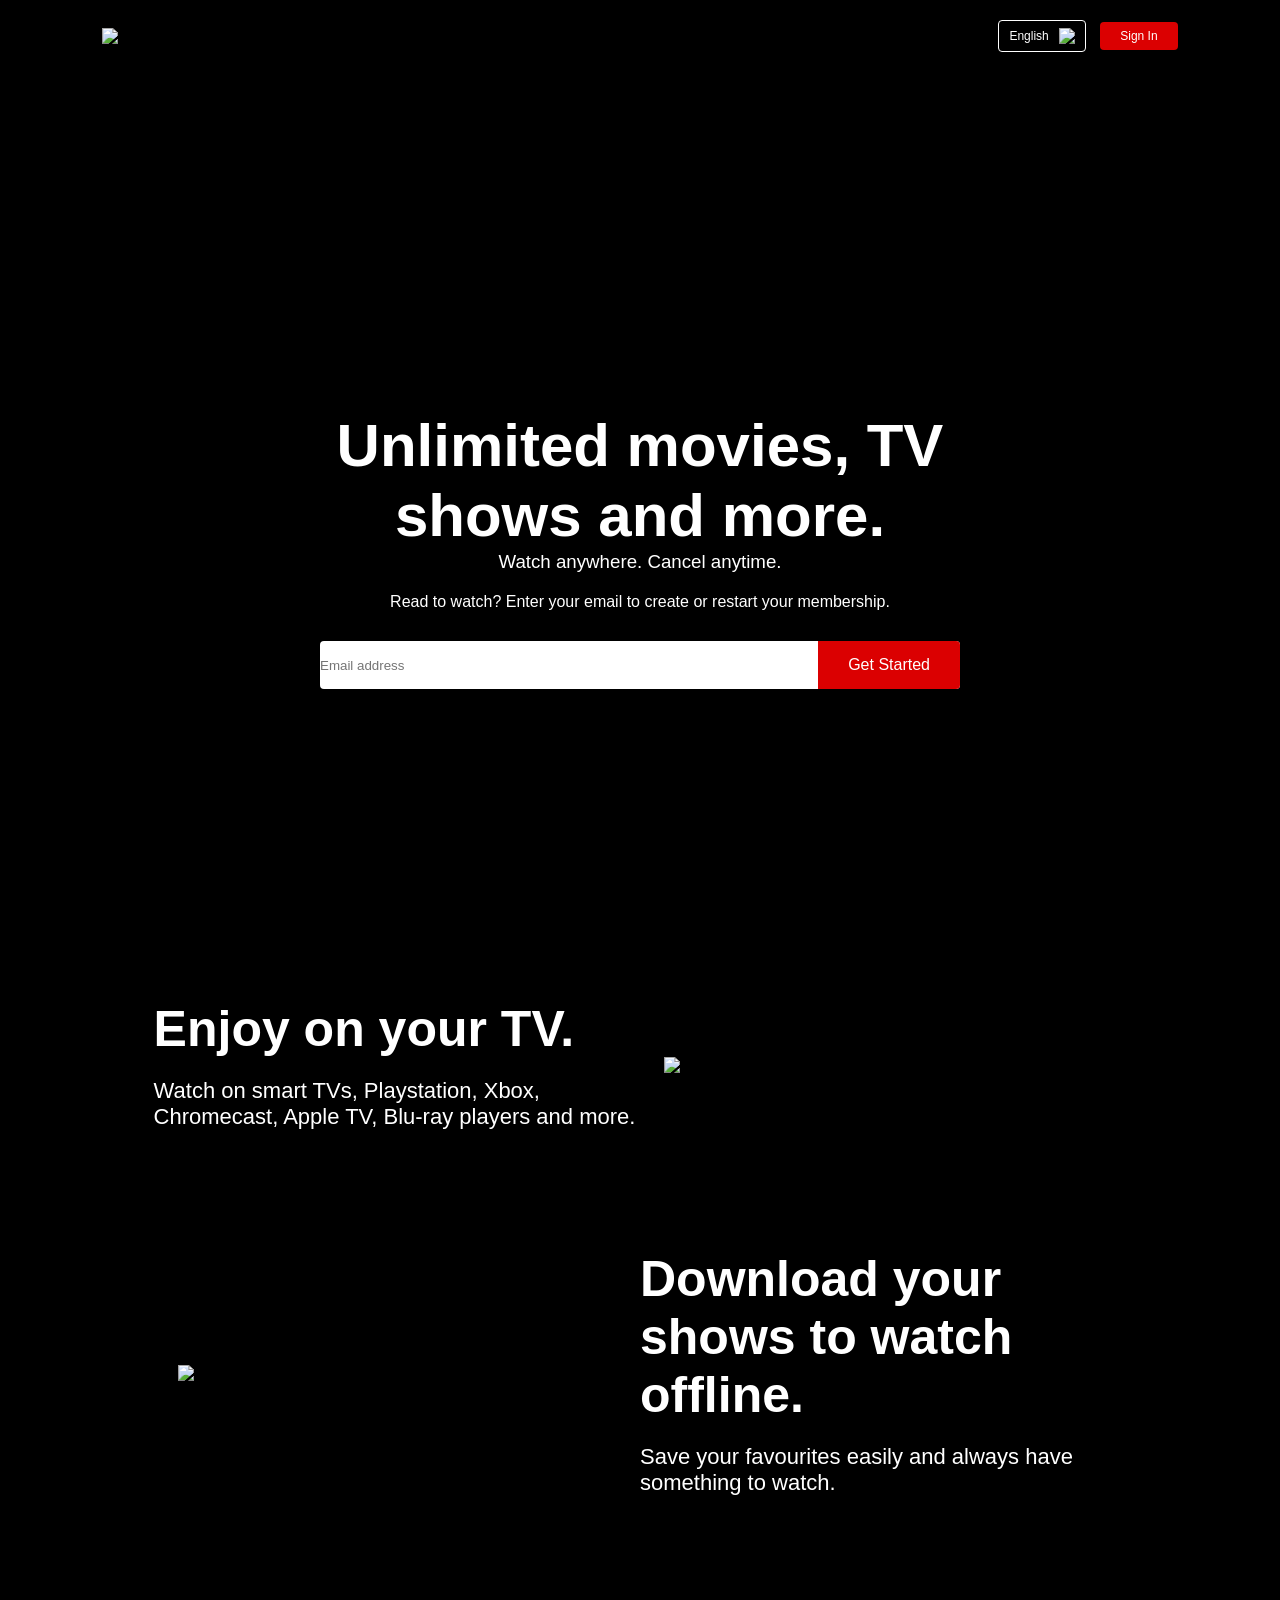
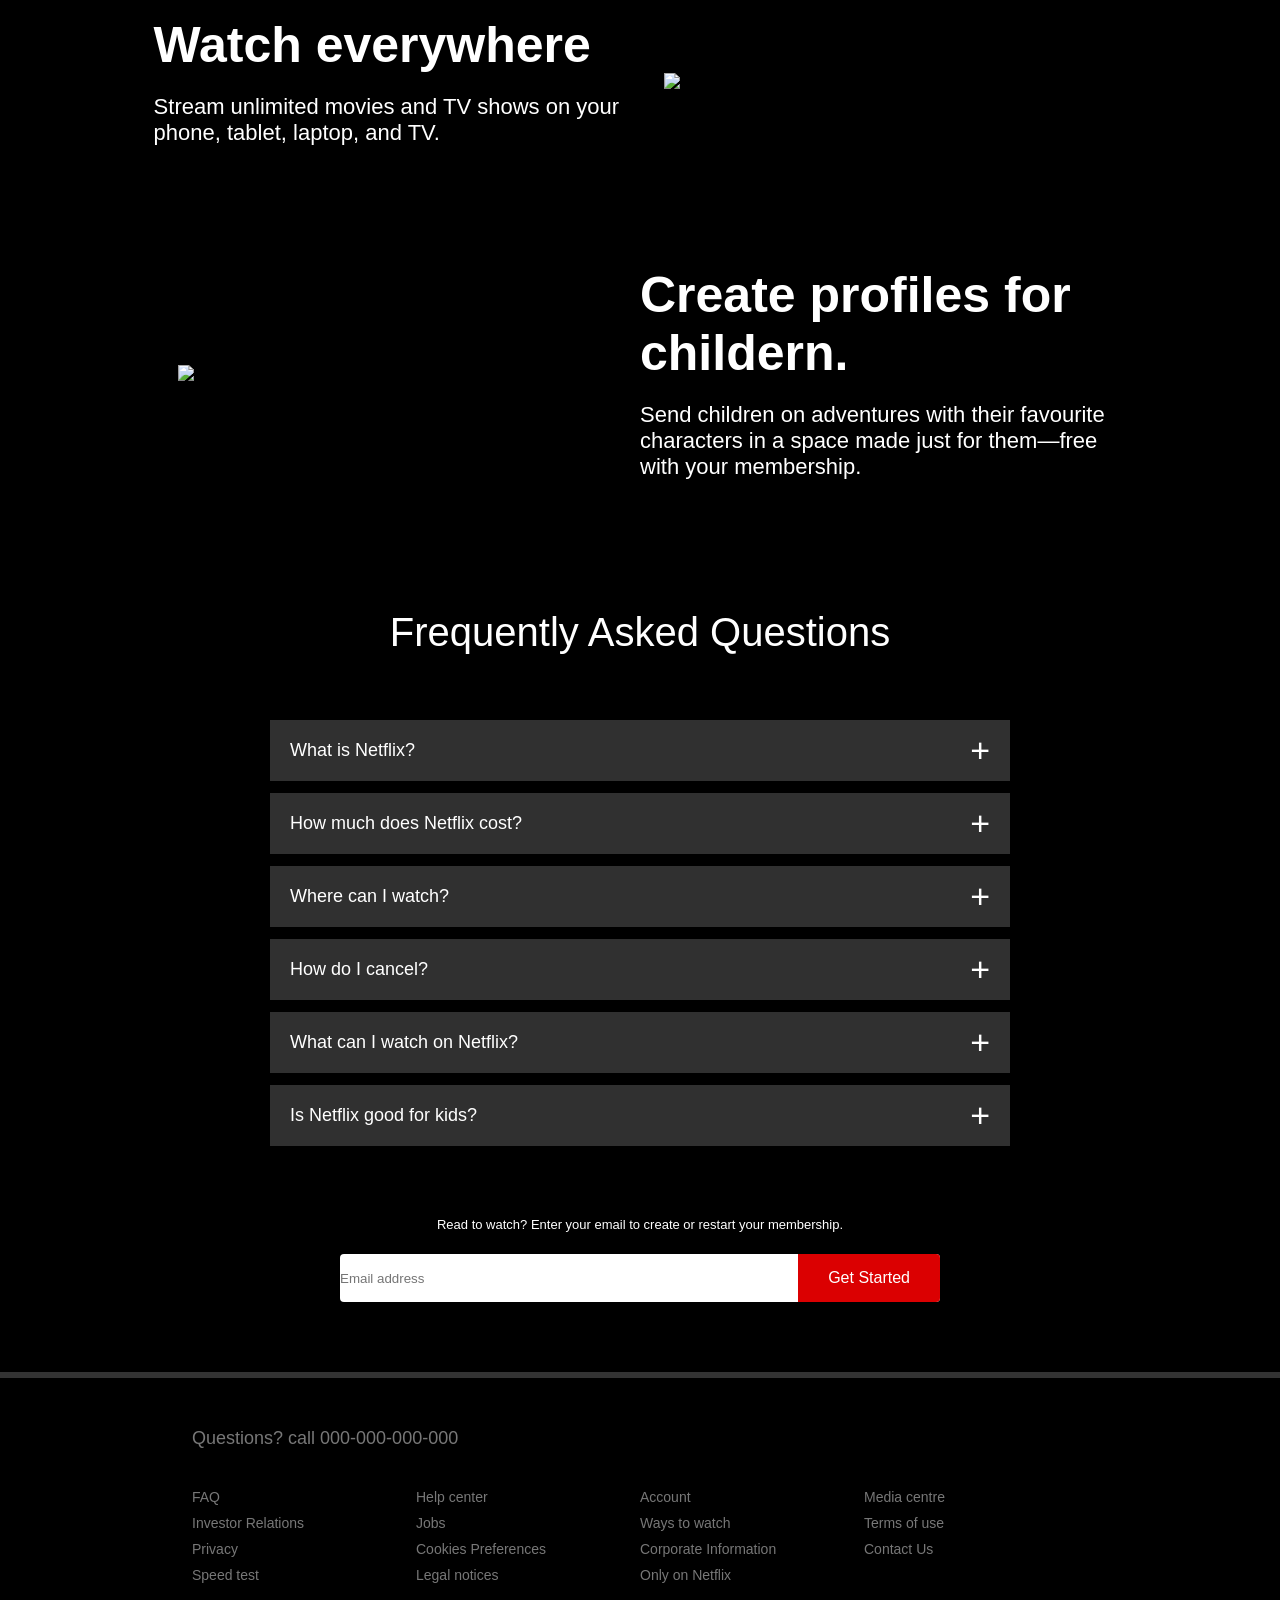
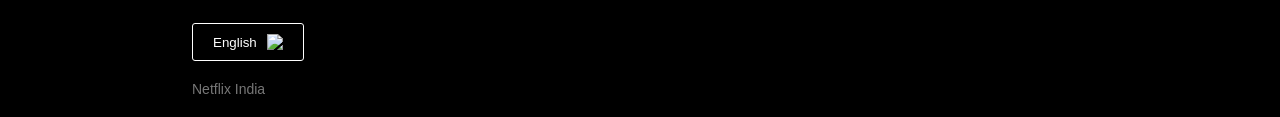
==== index.html @ 6bb133a7 "Add files via upload" ====
<!DOCTYPE html>
<html>
<head>
    <meta name="viewport" content="width=device-width, initial-scale=1.0">
    <title>Netflix website clone</title>
    <link rel="stylesheet" href="style.css">
</head>
<body>
    <div class="header">
        <nav>
            <img src="image/logo.png" class="logo">
        <div>
            <button class="language-btn">English <img src="image/down-icon.png"></button>
            <button>Sign In</button>
        </div>
        </nav>
        <div class="header-content">
            <h1>Unlimited movies, TV shows and more.</h1>
            <h3>Watch anywhere. Cancel anytime.</h3>
            <p>Read to watch? Enter your email to create or restart your membership.</p>
            <form class="email-signup"> 
                <input type="email" placeholder="Email address" required>
                <button type="submit">Get Started</button>
            </form>

        </div>
    </div>

    <div class="features">
        <div class="row">
            <div class="text-col">
              <h2>Enjoy on your TV.</h2>
              <P>Watch on smart TVs, Playstation, Xbox, Chromecast, Apple TV, Blu-ray players and more.</P>  
            </div>
            <div class="img-col">
                <img src="image/feature-1.png">
            </div>
        </div>
            <div class="row">
                <div class="img-col">
                    <img src="image/feature-2.png">
                </div>
            <div class="text-col">
              <h2>Download your shows to watch offline.</h2>
              <P>Save your favourites easily and always have something to watch.</P>  
            </div>
           
            
        </div>
        <div class="row">
            <div class="text-col">
              <h2>Watch everywhere</h2>
              <P>Stream unlimited movies and TV shows on your phone, tablet, laptop, and TV.</P>  
            </div>
            <div class="img-col">
                <img src="image/feature-3.png">
            </div>
        </div>
        <div class="row">
            <div class="img-col">
                <img src="image/feature-4.png">
            </div>
            <div class="text-col">
              <h2>Create profiles for childern.</h2>
              <P>Send children on adventures with their favourite characters in a space made just for them—free with your membership.</P>  

            </div>
            
            
        </div>
    </div>



    <div class="faq">
        <h2>Frequently Asked Questions</h2>
        <Ul class="accordion">
            <li>
                <input type="radio" name="accordion " id="first">
                <label for="first">What is Netflix?</label>
                <div class="content">
                    <p>Lorem ipsum dolor sit amet consectetur adipisicing elit. Libero in architecto reiciendis aspernatur asperiores veniam sit voluptates voluptate sed, quam, fugiat quia consequatur ipsam laboriosam dignissimos ipsa! Tempore, non consequatur.</p>
                </div>
            </li>
            <li>
                <input type="radio" name="accordion " id="second">
                <label for="second">How much does Netflix cost?</label>
                <div class="content">
                    <p>Lorem ipsum dolor sit amet consectetur adipisicing elit. Libero in architecto reiciendis aspernatur asperiores veniam sit voluptates voluptate sed, quam, fugiat quia consequatur ipsam laboriosam dignissimos ipsa! Tempore, non consequatur.</p>
                </div>
            </li>
            <li>
                <input type="radio" name="accordion " id="third">
                <label for="third">Where can I watch?</label>
                <div class="content">
                    <p>Lorem ipsum dolor sit amet consectetur adipisicing elit. Libero in architecto reiciendis aspernatur asperiores veniam sit voluptates voluptate sed, quam, fugiat quia consequatur ipsam laboriosam dignissimos ipsa! Tempore, non consequatur.</p>
                </div>
            </li>
            <li>
                <input type="radio" name="accordion " id="fourth">
                <label for="fourth">How do I cancel?</label>
                <div class="content">
                    <p>Lorem ipsum dolor sit amet consectetur adipisicing elit. Libero in architecto reiciendis aspernatur asperiores veniam sit voluptates voluptate sed, quam, fugiat quia consequatur ipsam laboriosam dignissimos ipsa! Tempore, non consequatur.</p>
                </div>
            </li>
            <li>
                <input type="radio" name="accordion " id="fifth">
                <label for="fifth">What can I watch on Netflix?</label>
                <div class="content">
                    <p>Lorem ipsum dolor sit amet consectetur adipisicing elit. Libero in architecto reiciendis aspernatur asperiores veniam sit voluptates voluptate sed, quam, fugiat quia consequatur ipsam laboriosam dignissimos ipsa! Tempore, non consequatur.</p>
                </div>
            </li>
            <li>
                <input type="radio" name="accordion " id="sixth">
                <label for="sixth">Is Netflix good for kids?</label>
                <div class="content">
                    <p>Lorem ipsum dolor sit amet consectetur adipisicing elit. Libero in architecto reiciendis aspernatur asperiores veniam sit voluptates voluptate sed, quam, fugiat quia consequatur ipsam laboriosam dignissimos ipsa! Tempore, non consequatur.</p>
                </div>
            </li>
        </Ul>
        <small>Read to watch? Enter your email to create or restart your membership.</small>
        <form class="email-signup"> 
            <input type="email" placeholder="Email address" required>
            <button type="submit">Get Started</button>
        </form>

    </div>

    <div class="footer">
        <h2>Questions? call 000-000-000-000</h2>
  <div class="row">
    <div class="col">
       <a href="#">FAQ</a>
       <a href="#">Investor Relations</a>
       <a href="#">Privacy</a>
       <a href="#">Speed test</a>
    </div>
    <div class="col">
        <a href="#">Help center</a>
        <a href="#">Jobs</a>
        <a href="#">Cookies Preferences</a>
        <a href="#">Legal notices</a>
     </div>
     <div class="col">
        <a href="#">Account</a>
        <a href="#">Ways to watch</a>
        <a href="#">Corporate Information</a>
        <a href="#">Only on Netflix</a>
     </div>
     <div class="col">
        <a href="#">Media centre</a>
        <a href="#">Terms of use</a>
        <a href="#">Contact Us</a>
    
     </div>
  </div>
  <button class="language-btn">English <img src="image/down-icon.png"></button>
    <p class="copyright-txt">Netflix India</p>
</div>
</body>
</html>
---- style.css ----
*{
    margin: 0;
    padding: 0;
    font-family: 'Poppins', sans-serif;
    box-sizing: border-box;

}
body{
    background: #000;
    color: #fff;
}
.header{
    width: 100%;
    height: 100vh;
    background-image: linear-gradient(rgba(0,0,0,0.7),rgba(0,0,0,0.7)), url(image/header-image.png);
    background-size: cover;
    background-position: center;
    padding: 10px 8% ;
    position: relative;
} 

nav{
    display: flex;
    align-items: center;
    justify-content: space-between;
    padding: 10px 0;
}
.logo{
    width: 150px;
    cursor: pointer;
}
nav button{
    border: 0;
    outline: 0;
    background: #db0001;
    color: #fff;
    padding: 7px 20px;
    font-size: 12px;
    border-radius: 4px;
    margin-left: 10px;
    cursor: pointer;
}
.language-btn{
    display: inline-flex;
    align-items: center;
    background:transparent ;
    border: 1px solid #fff;
    padding: 7px 10px;
}
.language-btn img{
    width: 10;
    margin-left: 10px;
}

.header-content{
    position: absolute;
    top: 50%;
    left: 50%;
    transform: translate(-50%,-50%);
    text-align: center;
    margin-top: 100px;
}  

.header-content h1{
    font-size: 60px;
    line-height: 70px;
    font: weight 600;
    max-width: 650px; ;
}
.header-content h3{
    font-weight: 400;
    margin-bottom: 20px;
}

.email-signup{
    background: #fff;
    border-radius: 4px;
    display: flex;
    align-items: center;
    margin-top: 30px;
    overflow: hidden;
}

.email-signup input{
    flex: 1;
    border: 0;
    outline: 0;
    margin-right: 20px;

}

.email-signup button{
    background:#db0001;
    border: 0;
    outline: 0;
    color: #fff;
    font-size: 16px;
    cursor: pointer;
    padding: 15px 30px;
}

/*---------features------*/

.features{
    padding: 50px 12%;
    font-size: 22px;
}
.row{
    display: flex;
    width: 100%;
    align-items: center;
    flex-wrap: wrap;
    padding: 50px 0;
}
.text-col{
    flex-basis: 50%;
    margin-bottom: 20px;
}
.img-col{
    flex-basis: 50%;
    margin-bottom: 20px;
}
.img-col img{
    display: block;
    width: 90%;
    margin: auto;
}
.features h2{
    font-size: 50px;
    font-weight: 600;
    margin-bottom: 20px;
}

/*------faq------*/
.faq{
    padding: 10px 12%;
    text-align: center;
    font-size: 18px;

}
.faq h2{
    font-weight: 500;
    font-size: 40px;
}
.accordion{
    margin: 60px  auto;
    width: 100%;
    max-width: 750px;
}
 .accordion li{
    list-style: none;
    width: 100%;
    padding: 5px;
 }
 .accordion li label{
    display: flex;
    align-items: center;
    padding: 20px;
    font-size: 18px;
    font-weight: 500;
    background: #303030;
    margin-bottom: 2px;
    cursor: pointer;
    position: relative;
 }
 label::after{
    content: '+';
    font-size: 34px;
    position: absolute;
    right: 20px;
    transition: transform 0.5s;
 }
 input[type="radio"]{
    display: none;
 }
 .accordion .content{
    background: #303030;
    text-align: left;
    padding: 0 20px;
    max-height: 0;
    overflow: hidden;
    transition: max-height 0.5s, padding 0.5s;

 }
 .accordion input[type="radio"]:checked + label + .content{
    max-height: 600px;
    padding: 30px 20px;
 }
 .accordion input[type="radio"]:checked + label::after{
    transform: rotate(135deg);

 }
 .faq  .email-signup{
    max-width: 600px;
    margin: 20px auto 60px;
 }
 .faq small{
    font-size: 13px;
 }


 /*-----------footer--------*/
.footer{
    padding: 50px 15% 10px;
    border-top: 6px solid #333;
    color: #777;

}
.footer h2{
    font-size: 18px;
    font-weight: 400;
    margin-bottom: 30px;
}
.footer  .col{
    flex-basis: 25%;
    flex-grow: 1;
    margin-bottom: 20px;
}
.footer .col a{
    display: block;
    text-decoration: none;
    color: #777;
    font-size: 14px;
    margin-bottom: 10px;
}
.footer .row{
    align-items: flex-start;
    padding: 10px 0;
}
.footer  .language-btn{
    color: #fff;
    padding: 10px 20px;
    border-radius: 3px;
}
.copyright-txt{
    font-size: 14px;
    margin-top: 20px ;
    margin-bottom: 10px;
}


/*-----------------media-queries for small screen------*/
@media only screen and (max-width:600px){
    .logo{
        width: 100px;
    }
    nav button{
        padding: 5px 10px;
    }
    nav .language-btn{
        padding: 4px 8px;
    }
    .header-content{
        position:unset;
        transform: none;
        padding-top: 150px;
    }
    .header-content h1{
        font-size: 30px;
    }
    .email-signup button{
        font-size: 12px;
        padding: 10px 15px;
    }
    .text-col, .img-col{
        flex-basis: 100%;
    }
    .features h2{
        font-size: 30px;
    }
    .features p{
        font-size: 15px;
    }
    .row:nth-child(2), .row:nth-child(4){
        flex-direction: column-reverse;
    }
    .features  .row{
        padding: 10px 0;;
    }
    .faq h2{
        font-size: 20px;
    }
    .accordion  .content{
        font-size: 14px;
    }
    .accordion li label{
        padding: 10px;
        font-size: 14px;
    }
    label::after{
        font-size: 32px;
    }
}
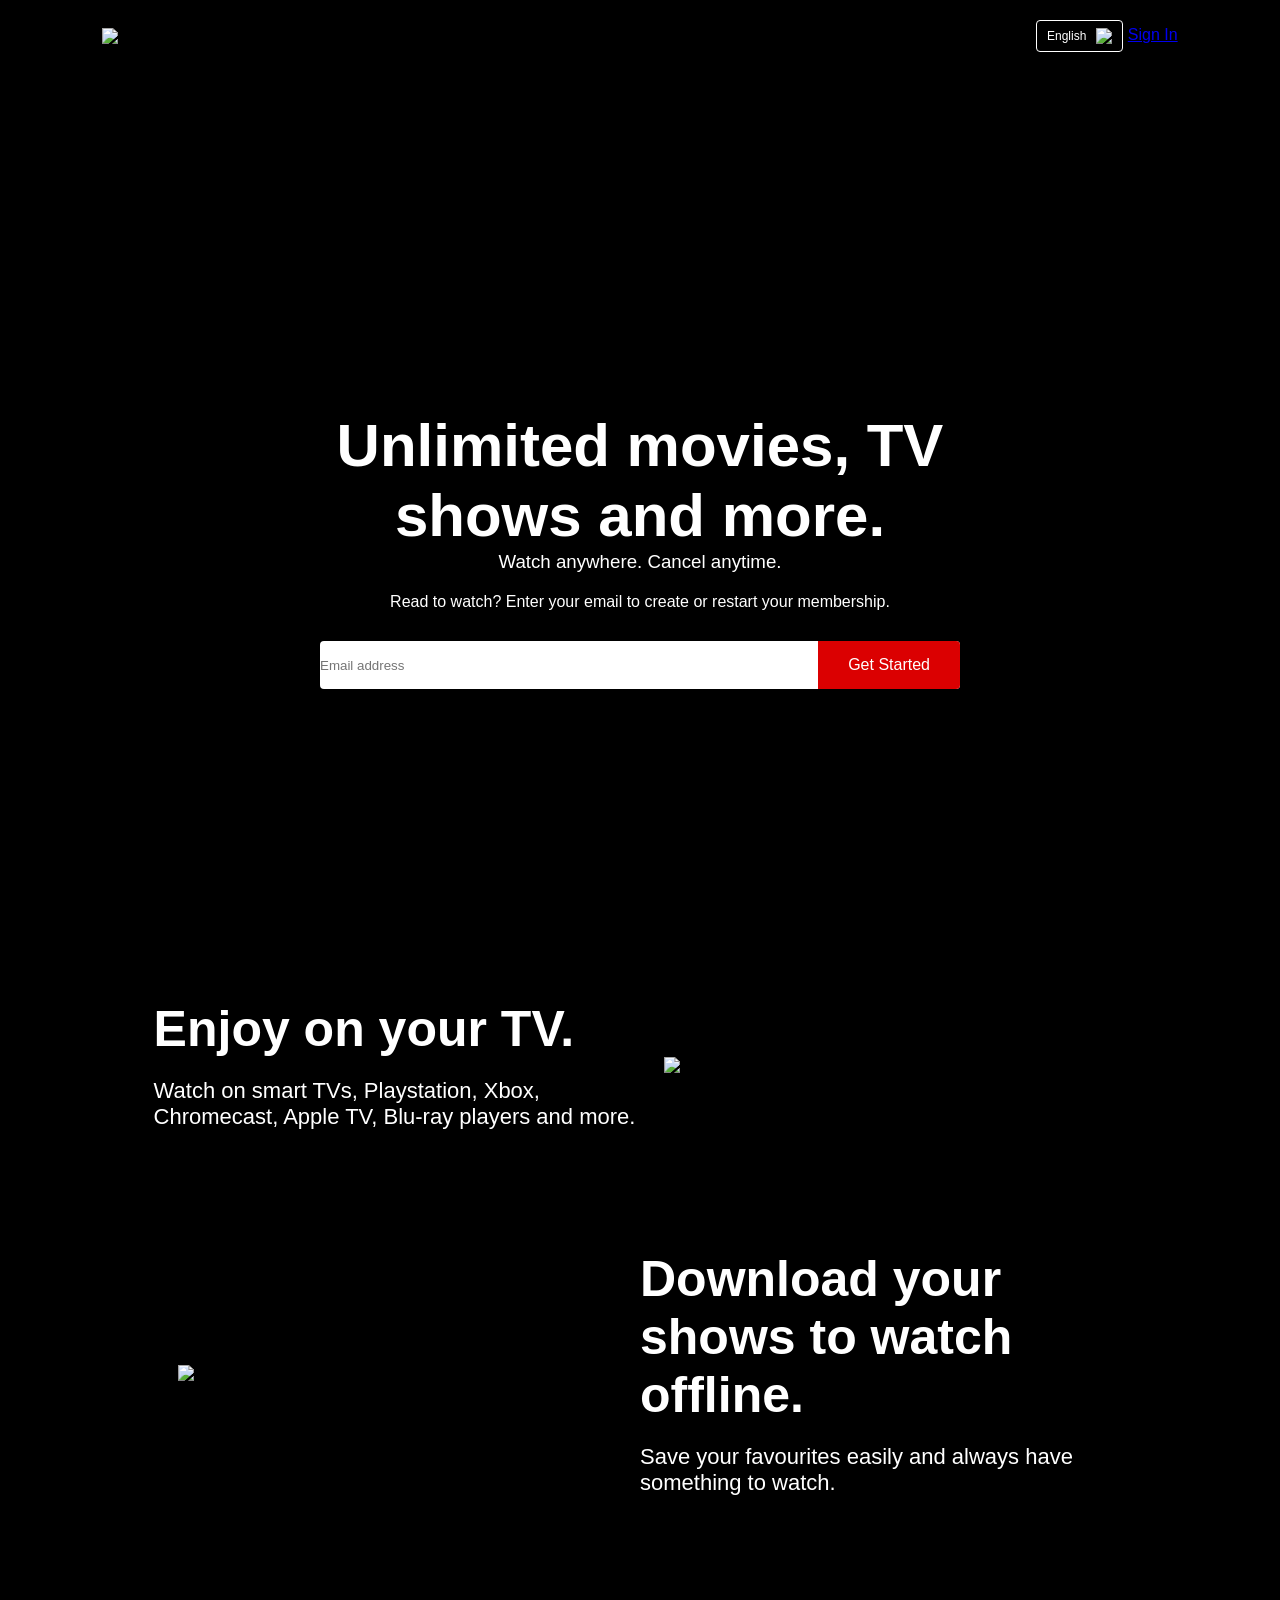
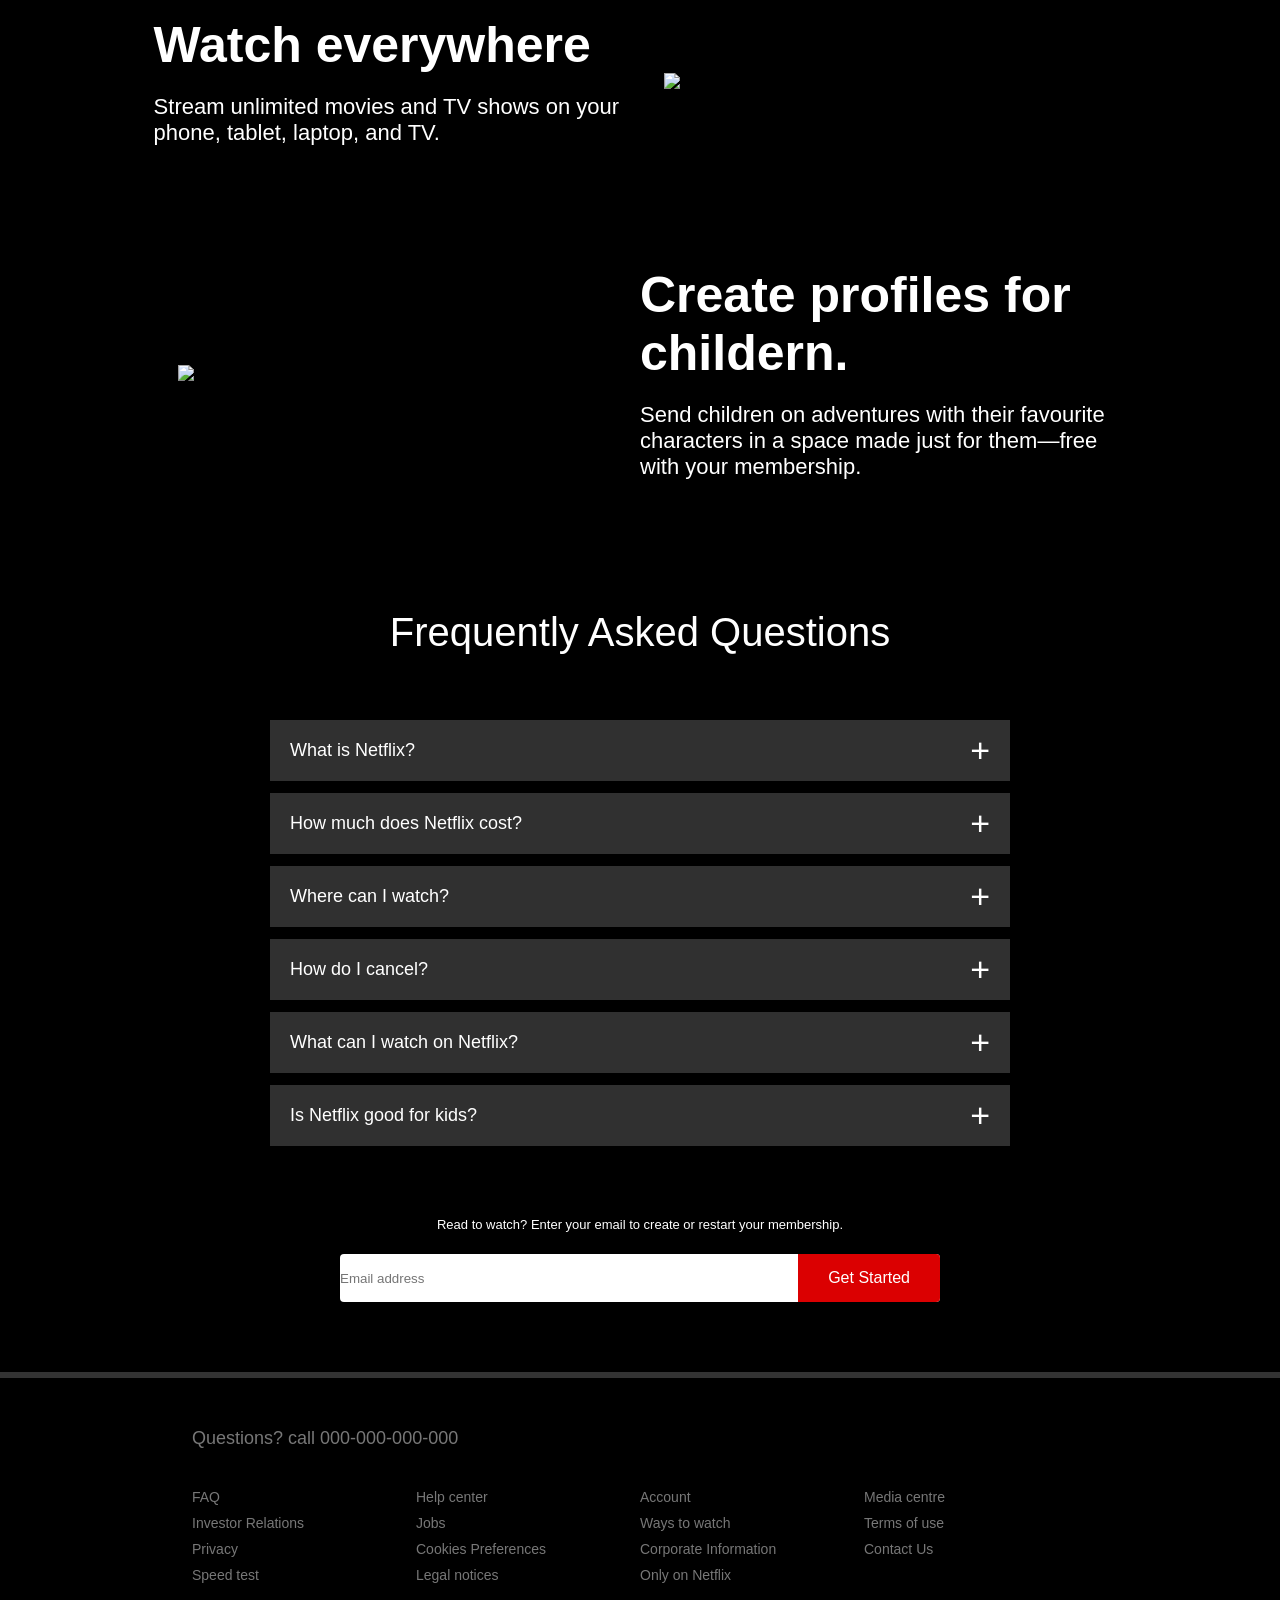
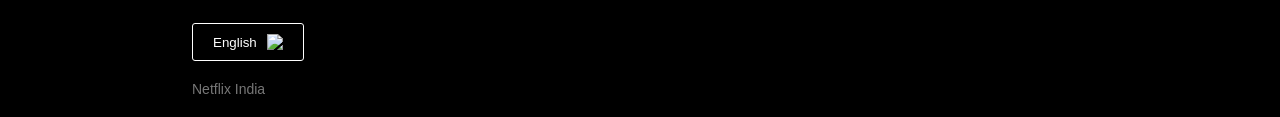
==== commit eb8a3ade: "index.html" ====
--- a/index.html
+++ b/index.html
@@ -4,6 +4,7 @@
     <meta name="viewport" content="width=device-width, initial-scale=1.0">
     <title>Netflix website clone</title>
     <link rel="stylesheet" href="style.css">
+    <script src="script.js" defer></script>
 </head>
 <body>
     <div class="header">
@@ -11,7 +12,7 @@
             <img src="image/logo.png" class="logo">
         <div>
             <button class="language-btn">English <img src="image/down-icon.png"></button>
-            <button>Sign In</button>
+            <a href="login.html" class="sign-in-button">Sign In</a>
         </div>
         </nav>
         <div class="header-content">
@@ -158,4 +159,4 @@
     <p class="copyright-txt">Netflix India</p>
 </div>
 </body>
-</html>+</html>
